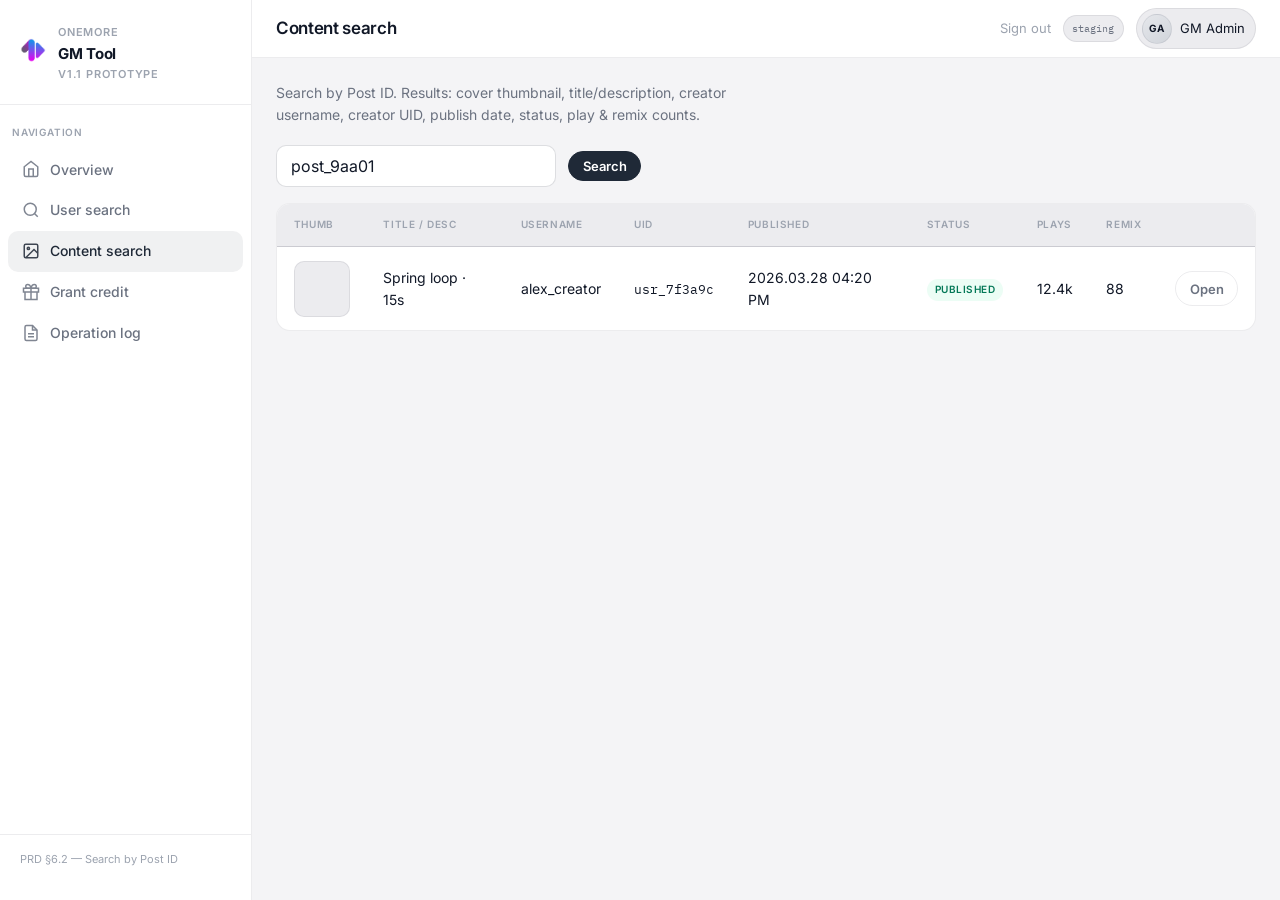
==== content-search.html @ 608294dc "Initial commit: OneMore GM Tool static prototype (PRD V1.1) - HTML pages: overview, user/content sea" ====
<!DOCTYPE html>
<html lang="en">
  <head>
    <meta charset="UTF-8" />
    <meta name="viewport" content="width=device-width, initial-scale=1.0" />
    <title>OneMore GM Tool — Content search</title>
    <link rel="stylesheet" href="css/variables.css" />
    <link rel="stylesheet" href="css/base.css" />
    <link rel="stylesheet" href="css/components.css" />
    <link rel="stylesheet" href="css/layout.css" />
    <link rel="stylesheet" href="css/pages.css" />
  </head>
  <body>
    <div class="app">
      <aside class="sidebar" aria-label="Main">
        <div class="sidebar-brand">
          <img class="logo-img logo-img--sm" src="assets/logo.png" alt="" width="140" height="40" />
          <div>
            <strong><span class="brand-title">OneMore</span> GM Tool</strong>
            <span>V1.1 Prototype</span>
          </div>
        </div>
        <div class="nav-section">Navigation</div>
        <ul class="nav-list">
          <li>
            <a href="home.html">
              <svg class="nav-icon" viewBox="0 0 24 24" fill="none" stroke="currentColor" stroke-width="2">
                <path d="M3 9l9-7 9 7v11a2 2 0 0 1-2 2H5a2 2 0 0 1-2-2z" />
                <polyline points="9 22 9 12 15 12 15 22" />
              </svg>
              Overview
            </a>
          </li>
          <li>
            <a href="user-search.html">
              <svg class="nav-icon" viewBox="0 0 24 24" fill="none" stroke="currentColor" stroke-width="2">
                <circle cx="11" cy="11" r="8" />
                <line x1="21" y1="21" x2="16.65" y2="16.65" />
              </svg>
              User search
            </a>
          </li>
          <li>
            <a class="active" href="content-search.html" aria-current="page">
              <svg class="nav-icon" viewBox="0 0 24 24" fill="none" stroke="currentColor" stroke-width="2">
                <rect x="3" y="3" width="18" height="18" rx="2" />
                <circle cx="8.5" cy="8.5" r="1.5" />
                <polyline points="21 15 16 10 5 21" />
              </svg>
              Content search
            </a>
          </li>
          <li>
            <a href="grant-credit.html">
              <svg class="nav-icon" viewBox="0 0 24 24" fill="none" stroke="currentColor" stroke-width="2" aria-hidden="true">
                <path d="M20 12v10H4V12" />
                <path d="M2 7h20v5H2z" />
                <path d="M12 22V7" />
                <path d="M12 7H7.5a2.5 2.5 0 0 1 0-5C11 2 12 7 12 7z" />
                <path d="M12 7h4.5a2.5 2.5 0 0 0 0-5C13 2 12 7 12 7z" />
              </svg>
              Grant credit
            </a>
          </li>
          <li>
            <a href="operation-log.html">
              <svg class="nav-icon" viewBox="0 0 24 24" fill="none" stroke="currentColor" stroke-width="2">
                <path d="M14 2H6a2 2 0 0 0-2 2v16a2 2 0 0 0 2 2h12a2 2 0 0 0 2-2V8z" />
                <polyline points="14 2 14 8 20 8" />
                <line x1="16" y1="13" x2="8" y2="13" />
                <line x1="16" y1="17" x2="8" y2="17" />
              </svg>
              Operation log
            </a>
          </li>
        </ul>
        <div class="sidebar-footer">PRD §6.2 — Search by Post ID</div>
      </aside>
      <div class="main">
        <header class="topbar">
          <h1 class="topbar-title">Content search</h1>
          <div class="topbar-actions">
            <a href="index.html" style="font-size: 0.8125rem; color: var(--text-muted)">Sign out</a>
            <span class="env-pill">staging</span>
            <div class="user-chip">
              <div class="user-chip-avatar" aria-hidden="true">GA</div>
              <span>GM Admin</span>
            </div>
          </div>
        </header>
        <main class="content">
          <p class="page-intro">Search by Post ID. Results: cover thumbnail, title/description, creator username, creator UID, publish date, status, play &amp; remix counts.</p>
          <div class="toolbar">
            <input class="input" type="text" placeholder="Post ID" style="max-width: 280px" value="post_9aa01" />
            <button type="button" class="btn btn-primary btn-sm">Search</button>
          </div>
          <div class="table-wrap">
            <table class="data">
              <thead>
                <tr>
                  <th>Thumb</th>
                  <th>Title / desc</th>
                  <th>Username</th>
                  <th>UID</th>
                  <th>Published</th>
                  <th>Status</th>
                  <th>Plays</th>
                  <th>Remix</th>
                  <th></th>
                </tr>
              </thead>
              <tbody>
                <tr>
                  <td>
                    <div style="width: 56px; height: 56px; background: var(--bg-muted); border-radius: var(--radius-sm); border: 1px solid var(--border)"></div>
                  </td>
                  <td>Spring loop · 15s</td>
                  <td>alex_creator</td>
                  <td><code style="font-family: var(--font-mono); font-size: 0.8125rem">usr_7f3a9c</code></td>
                  <td class="kbd time-wib">2026.03.28 04:20 PM</td>
                  <td><span class="badge badge-success">Published</span></td>
                  <td>12.4k</td>
                  <td>88</td>
                  <td><a class="btn btn-ghost btn-sm" href="content-detail.html">Open</a></td>
                </tr>
              </tbody>
            </table>
          </div>
        </main>
      </div>
    </div>
  </body>
</html>
---- css/variables.css ----
/* OneMore GM Tool — light theme, neutral palette */
@import url("https://fonts.googleapis.com/css2?family=Inter:wght@400;500;600;700&family=IBM+Plex+Mono:wght@400;500&display=swap");

:root {
  --font-sans: "Inter", system-ui, -apple-system, "Segoe UI", sans-serif;
  --font-mono: "IBM Plex Mono", ui-monospace, monospace;

  --bg-app: #f4f4f6;
  --bg-elevated: #ffffff;
  --bg-surface: #ffffff;
  --bg-muted: #ececef;
  --border: rgba(15, 23, 42, 0.08);
  --border-strong: rgba(15, 23, 42, 0.14);

  --text: #111827;
  --text-secondary: #6b7280;
  --text-muted: #9ca3af;

  /* Single neutral accent — primary actions & links */
  --accent: #1f2937;
  --accent-hover: #111827;
  --accent-dim: rgba(15, 23, 42, 0.06);
  --accent-focus: rgba(15, 23, 42, 0.12);

  --warning: #b45309;
  --danger: #b91c1c;
  --info: #475569;

  --sidebar-w: 252px;
  --header-h: 58px;
  --radius: 14px;
  --radius-sm: 10px;
  --radius-pill: 999px;
  --radius-input: 10px;
  --shadow: 0 1px 3px rgba(15, 23, 42, 0.06), 0 8px 24px rgba(15, 23, 42, 0.06);
}
---- css/base.css ----
*,
*::before,
*::after {
  box-sizing: border-box;
}

html {
  font-size: 16px;
  -webkit-font-smoothing: antialiased;
}

body {
  margin: 0;
  min-height: 100vh;
  font-family: var(--font-sans);
  background: var(--bg-app);
  color: var(--text);
  line-height: 1.55;
}

a {
  color: var(--accent);
  text-decoration: none;
}

a:hover {
  color: var(--accent-hover);
}

img {
  max-width: 100%;
  height: auto;
}

button {
  font-family: inherit;
  cursor: pointer;
}

input,
select,
textarea {
  font-family: inherit;
  font-size: 1rem;
}

.sr-only {
  position: absolute;
  width: 1px;
  height: 1px;
  padding: 0;
  margin: -1px;
  overflow: hidden;
  clip: rect(0, 0, 0, 0);
  border: 0;
}
---- css/components.css ----
/* Buttons — neutral primary, outline + ghost */
.btn {
  display: inline-flex;
  align-items: center;
  justify-content: center;
  gap: 0.5rem;
  padding: 0.55rem 1.15rem;
  border-radius: var(--radius-pill);
  font-weight: 600;
  font-size: 0.875rem;
  border: 1px solid transparent;
  transition: background 0.15s, border-color 0.15s, color 0.15s;
}

.btn-primary {
  background: var(--accent);
  color: #ffffff;
  border-color: var(--accent);
}

.btn-primary:hover {
  background: var(--accent-hover);
  border-color: var(--accent-hover);
  color: #ffffff;
}

.btn-outline {
  background: var(--bg-elevated);
  color: var(--text);
  border-color: var(--border-strong);
}

.btn-outline:hover {
  background: var(--bg-muted);
  border-color: rgba(15, 23, 42, 0.2);
  color: var(--text);
}

.btn-ghost {
  background: transparent;
  color: var(--text-secondary);
  border-color: var(--border);
  border-radius: var(--radius-pill);
}

.btn-ghost:hover {
  background: var(--bg-muted);
  color: var(--text);
  border-color: rgba(15, 23, 42, 0.1);
}

.btn-sm {
  padding: 0.4rem 0.85rem;
  font-size: 0.8125rem;
  border-radius: var(--radius-pill);
}

/* Cards */
.card {
  background: var(--bg-surface);
  border: 1px solid var(--border);
  border-radius: var(--radius);
  padding: 1.35rem 1.45rem;
  box-shadow: 0 1px 2px rgba(15, 23, 42, 0.04);
}

.card-title {
  margin: 0 0 0.75rem;
  font-size: 0.6875rem;
  font-weight: 600;
  letter-spacing: 0.06em;
  text-transform: uppercase;
  color: var(--text-muted);
}

/* Form */
.field {
  display: flex;
  flex-direction: column;
  gap: 0.4rem;
  margin-bottom: 1rem;
}

.field label {
  font-size: 0.8125rem;
  font-weight: 500;
  color: var(--text-secondary);
}

/* Required field marker (replaces “(required)” in label copy) */
.req-mark {
  color: rgb(220, 38, 38);
  font-weight: 700;
  margin-left: 0.125em;
}

.input {
  padding: 0.6rem 0.9rem;
  border-radius: var(--radius-input);
  border: 1px solid var(--border-strong);
  background: var(--bg-elevated);
  color: var(--text);
  width: 100%;
  max-width: 100%;
}

.input:focus {
  outline: none;
  border-color: rgba(15, 23, 42, 0.35);
  box-shadow: 0 0 0 3px var(--accent-dim);
}

.input::placeholder {
  color: var(--text-muted);
}

/* Badge — muted semantic (no neon) */
.badge {
  display: inline-flex;
  align-items: center;
  padding: 0.2rem 0.5rem;
  border-radius: 999px;
  font-size: 0.625rem;
  font-weight: 600;
  text-transform: uppercase;
  letter-spacing: 0.05em;
}

.badge-success {
  background: #ecfdf5;
  color: #047857;
}

.badge-warn {
  background: #fffbeb;
  color: #b45309;
}

.badge-danger {
  background: #fef2f2;
  color: #b91c1c;
}

.badge-neutral {
  background: var(--bg-muted);
  color: var(--text-secondary);
}

/* Table */
.table-wrap {
  overflow-x: auto;
  border-radius: var(--radius);
  border: 1px solid var(--border);
  background: var(--bg-elevated);
}

table.data {
  width: 100%;
  border-collapse: collapse;
  font-size: 0.875rem;
}

table.data th,
table.data td {
  padding: 0.85rem 1.05rem;
  text-align: left;
  border-bottom: 1px solid var(--border);
}

table.data th {
  font-size: 0.625rem;
  font-weight: 600;
  text-transform: uppercase;
  letter-spacing: 0.06em;
  color: var(--text-muted);
  background: var(--bg-muted);
}

table.data tr:last-child td {
  border-bottom: none;
}

table.data tbody tr:hover td {
  background: rgba(15, 23, 42, 0.03);
}

/* Stat */
.stat-value {
  font-size: 1.75rem;
  font-weight: 700;
  letter-spacing: -0.03em;
  font-variant-numeric: tabular-nums;
  color: var(--text);
}

.stat-delta {
  font-size: 0.8125rem;
  margin-top: 0.35rem;
  color: var(--text-secondary);
}

.stat-delta.negative {
  color: var(--danger);
}
---- css/layout.css ----
/* Login — light, minimal */
.login-page {
  min-height: 100vh;
  display: grid;
  place-items: center;
  padding: 2rem;
  background: var(--bg-app);
}

.login-panel {
  width: 100%;
  max-width: 420px;
  padding: 2.25rem 2.35rem;
  background: var(--bg-surface);
  border: 1px solid var(--border);
  border-radius: var(--radius);
  box-shadow: var(--shadow);
}

.login-brand {
  display: flex;
  align-items: center;
  gap: 1rem;
  margin-bottom: 0.5rem;
}

.login-brand h1 {
  margin: 0;
  font-size: 1.4rem;
  font-weight: 700;
  letter-spacing: -0.03em;
  color: var(--text);
}

.brand-title {
  color: var(--text);
  font-weight: 700;
}

.login-sub {
  margin: 0 0 1.75rem;
  font-size: 0.875rem;
  color: var(--text-secondary);
}

.login-footnote {
  margin-top: 1.5rem;
  padding-top: 1.25rem;
  border-top: 1px solid var(--border);
  font-size: 0.75rem;
  color: var(--text-muted);
  line-height: 1.6;
}

/* App shell */
.app {
  display: grid;
  grid-template-columns: var(--sidebar-w) 1fr;
  min-height: 100vh;
}

.sidebar {
  background: var(--bg-elevated);
  border-right: 1px solid var(--border);
  display: flex;
  flex-direction: column;
  padding: 1rem 0;
}

.sidebar-brand {
  display: flex;
  align-items: center;
  gap: 0.75rem;
  padding: 0.5rem 1.25rem 1.35rem;
  border-bottom: 1px solid var(--border);
  margin-bottom: 0.75rem;
}

.sidebar-brand strong {
  font-size: 0.9375rem;
  letter-spacing: -0.02em;
  color: var(--text);
}

.sidebar-brand span {
  display: block;
  font-size: 0.6875rem;
  color: var(--text-muted);
  font-weight: 600;
  text-transform: uppercase;
  letter-spacing: 0.07em;
}

.nav-section {
  padding: 0.5rem 0.75rem;
  font-size: 0.625rem;
  font-weight: 600;
  text-transform: uppercase;
  letter-spacing: 0.08em;
  color: var(--text-muted);
}

.nav-list {
  list-style: none;
  margin: 0;
  padding: 0 0.5rem;
}

.nav-list a {
  display: flex;
  align-items: center;
  gap: 0.65rem;
  padding: 0.6rem 0.85rem;
  border-radius: var(--radius-sm);
  color: var(--text-secondary);
  font-size: 0.875rem;
  font-weight: 500;
  transition: background 0.15s, color 0.15s;
}

.nav-list a:hover {
  background: var(--bg-muted);
  color: var(--text);
}

.nav-list a.active {
  background: var(--accent-dim);
  color: var(--accent);
}

.nav-icon {
  width: 1.125rem;
  height: 1.125rem;
  opacity: 0.85;
}

.sidebar-footer {
  margin-top: auto;
  padding: 1rem 1.25rem;
  border-top: 1px solid var(--border);
  font-size: 0.6875rem;
  color: var(--text-muted);
  line-height: 1.55;
}

.main {
  display: flex;
  flex-direction: column;
  min-width: 0;
}

/* Page does not stretch content to fill viewport — removes empty band below short pages */
.main--compact {
  justify-content: flex-start;
}

.main--compact .content {
  flex: 0 1 auto;
  padding: 0.6rem 1.25rem 1rem;
}

.topbar {
  height: var(--header-h);
  flex-shrink: 0;
  display: flex;
  align-items: center;
  justify-content: space-between;
  padding: 0 1.5rem;
  background: var(--bg-elevated);
  border-bottom: 1px solid var(--border);
}

.topbar-title {
  margin: 0;
  font-size: 1.0625rem;
  font-weight: 600;
  letter-spacing: -0.02em;
  color: var(--text);
}

.topbar-actions {
  display: flex;
  align-items: center;
  gap: 0.75rem;
}

.topbar-actions a[href="index.html"] {
  color: var(--text-muted);
}

.topbar-actions a[href="index.html"]:hover {
  color: var(--accent);
}

.env-pill {
  font-family: var(--font-mono);
  font-size: 0.625rem;
  padding: 0.3rem 0.55rem;
  border-radius: var(--radius-pill);
  background: var(--bg-muted);
  color: var(--text-secondary);
  border: 1px solid var(--border);
}

.user-chip {
  display: flex;
  align-items: center;
  gap: 0.5rem;
  padding: 0.28rem 0.65rem 0.28rem 0.28rem;
  border-radius: var(--radius-pill);
  background: var(--bg-muted);
  border: 1px solid var(--border);
  font-size: 0.8125rem;
  color: var(--text);
}

.user-chip-avatar {
  width: 30px;
  height: 30px;
  border-radius: 50%;
  background: linear-gradient(145deg, #e5e7eb, #d1d5db);
  display: grid;
  place-items: center;
  font-size: 0.625rem;
  font-weight: 700;
  color: var(--text);
  border: 1px solid var(--border);
}

.content {
  flex: 1;
  padding: 1.5rem;
  overflow: auto;
}

.content-narrow {
  max-width: 720px;
}

.grid-stats {
  display: grid;
  grid-template-columns: repeat(auto-fill, minmax(200px, 1fr));
  gap: 1rem;
  margin-bottom: 1.5rem;
}

/* PRD §8 — Overview dashboard */
.overview-section-head {
  margin: 0 0 0.75rem;
  font-size: 0.6875rem;
  font-weight: 700;
  text-transform: uppercase;
  letter-spacing: 0.08em;
  color: var(--text-muted);
}

details.overview-secondary {
  margin-bottom: 1.5rem;
  border: 1px solid var(--border);
  border-radius: var(--radius);
  background: var(--bg-elevated);
  overflow: hidden;
}

details.overview-secondary summary {
  cursor: pointer;
  padding: 0.85rem 1.1rem;
  font-size: 0.8125rem;
  font-weight: 600;
  color: var(--text-secondary);
  list-style: none;
}

details.overview-secondary summary::-webkit-details-marker {
  display: none;
}

details.overview-secondary summary::before {
  content: "";
  display: inline-block;
  width: 0.35rem;
  height: 0.35rem;
  border-right: 2px solid var(--text-muted);
  border-bottom: 2px solid var(--text-muted);
  transform: rotate(-45deg);
  margin-right: 0.5rem;
  vertical-align: 0.15rem;
  transition: transform 0.15s;
}

details.overview-secondary[open] summary::before {
  transform: rotate(45deg);
  vertical-align: 0.05rem;
}

details.overview-secondary .grid-stats {
  padding: 0 1rem 1rem;
  margin-bottom: 0;
}

.grid-2 {
  display: grid;
  grid-template-columns: 1fr 1fr;
  gap: 1rem;
}

@media (max-width: 960px) {
  .grid-2 {
    grid-template-columns: 1fr;
  }

  .app {
    grid-template-columns: 1fr;
  }

  .sidebar {
    display: none;
  }
}

.page-intro {
  margin: 0 0 1.25rem;
  font-size: 0.875rem;
  color: var(--text-secondary);
  max-width: 52ch;
}

.toolbar {
  display: flex;
  flex-wrap: wrap;
  align-items: center;
  gap: 0.75rem;
  margin-bottom: 1rem;
}

.toolbar-spacer {
  flex: 1;
  min-width: 1rem;
}

.empty-hint {
  text-align: center;
  padding: 2.5rem 1rem;
  color: var(--text-muted);
  font-size: 0.875rem;
}

/* Logo image */
.logo-img {
  display: block;
  height: 34px;
  width: auto;
  max-width: 160px;
  object-fit: contain;
  flex-shrink: 0;
}

.logo-img--sm {
  height: 30px;
  max-width: 140px;
}
---- css/pages.css ----
/* Detail / PRD Section 6 layout helpers */
/* User detail: profile full width; below — ban (left) | resets stacked (right) */
.user-detail-layout {
  display: flex;
  flex-direction: column;
  gap: 0.75rem;
  max-width: 960px;
  margin-bottom: 0.65rem;
}

.user-detail-profile-block {
  min-width: 0;
}

.user-detail-actions-row {
  display: grid;
  grid-template-columns: minmax(240px, 300px) minmax(0, 1fr);
  gap: 1rem;
  align-items: stretch;
}

.user-detail-col--left {
  display: flex;
  flex-direction: column;
  gap: 0.65rem;
  min-width: 0;
  min-height: 0;
}

.user-detail-col--left .action-panel-card {
  flex: 1;
  min-height: 0;
}

.user-detail-col--left .action-panel-card .action-field {
  flex: 1;
  display: flex;
  flex-direction: column;
  min-height: 0;
}

.user-detail-col--left .action-panel-card .input.input--action:not(.input--ban) {
  flex: 1;
  min-height: 2.6rem;
  max-height: none;
}

.user-detail-col--right {
  display: flex;
  flex-direction: column;
  min-width: 0;
  min-height: 0;
}

.user-detail-col--right .action-panel-card--ban {
  flex: 1;
  min-height: 0;
}

.action-panel-card {
  display: flex;
  flex-direction: column;
  gap: 0.35rem;
  min-width: 0;
  padding: 0.55rem 0.65rem;
  background: var(--bg-elevated);
  border: 1px solid var(--border);
  border-radius: var(--radius);
  box-shadow: 0 1px 2px rgba(15, 23, 42, 0.04);
}

.action-panel-card .btn {
  width: 100%;
  margin-top: 0.1rem;
}

.action-panel-card--ban {
  padding: 0.55rem 0.65rem;
  gap: 0.35rem;
}

.action-panel-card--ban .action-panel-section-title {
  font-size: 0.6875rem;
}

.action-field--grow {
  flex: 1;
  display: flex;
  flex-direction: column;
  min-height: 0;
}

.action-field--grow .input--ban {
  flex: 1;
  min-height: 4.25rem;
}

.input--action {
  min-height: 2.6rem;
  max-height: 5rem;
  resize: vertical;
  font-size: 0.75rem;
  padding: 0.4rem 0.55rem;
}

.input--ban {
  max-height: 8rem;
  min-height: 4.25rem;
  resize: vertical;
  font-size: 0.75rem;
  padding: 0.4rem 0.55rem;
}

.user-detail-page .input.input--action.input--ban {
  min-height: 4.25rem;
  max-height: 8rem;
}

.user-detail-col--right .input.input--ban {
  max-height: none;
}

.user-detail-col--right .user-detail-page .input.input--action.input--ban {
  max-height: none;
}

.action-panel-hint--short {
  font-size: 0.625rem;
  line-height: 1.35;
}

@media (max-width: 900px) {
  .user-detail-actions-row {
    grid-template-columns: 1fr;
  }

  .user-detail-col--left .action-panel-card {
    flex: 0 1 auto;
  }

  .user-detail-col--left .action-panel-card .action-field {
    flex: 0 1 auto;
  }

  .user-detail-col--left .action-panel-card .input.input--action:not(.input--ban) {
    flex: 0 1 auto;
    max-height: 5rem;
  }

  .user-detail-col--right .action-panel-card--ban {
    flex: 0 1 auto;
  }

  .action-field--grow {
    flex: 0 1 auto;
  }

  .action-field--grow .input--ban {
    flex: 0 1 auto;
  }

  .user-detail-col--right .input.input--ban {
    max-height: 8rem;
  }

  .user-detail-col--right .user-detail-page .input.input--action.input--ban {
    max-height: 8rem;
  }

  .user-detail-page .input.input--action.input--ban {
    min-height: 3.75rem;
  }
}

.detail-profile {
  display: flex;
  gap: 0.65rem;
  align-items: flex-start;
  min-width: 0;
}

.detail-avatar {
  width: 48px;
  height: 48px;
  border-radius: 50%;
  background: var(--bg-muted);
  border: 1px solid var(--border);
  flex-shrink: 0;
  display: grid;
  place-items: center;
  font-size: 1.1rem;
  font-weight: 700;
  color: var(--text);
}

.detail-meta {
  flex: 1;
  min-width: 0;
}

.detail-meta h2 {
  margin: 0 0 0.15rem;
  font-size: 1rem;
  font-weight: 700;
  letter-spacing: -0.02em;
  line-height: 1.2;
}

.meta-row {
  display: flex;
  flex-wrap: wrap;
  align-items: center;
  gap: 0.2rem 0.65rem;
  font-size: 0.75rem;
  color: var(--text-secondary);
  line-height: 1.35;
}

.meta-row code {
  font-family: var(--font-mono);
  font-size: 0.8125rem;
  color: var(--text);
}

.action-panel {
  display: flex;
  flex-direction: column;
  gap: 0.4rem;
  padding: 0.65rem 0.85rem;
  background: var(--bg-elevated);
  border: 1px solid var(--border);
  border-radius: var(--radius);
  min-width: 0;
}

.action-panel-section-title {
  margin: 0 0 0.25rem;
  font-size: 0.625rem;
  font-weight: 700;
  text-transform: uppercase;
  letter-spacing: 0.07em;
  color: var(--text-muted);
}

.action-panel-hint {
  margin: 0;
  font-size: 0.6875rem;
  color: var(--text-muted);
  line-height: 1.4;
}

.action-field {
  display: flex;
  flex-direction: column;
  gap: 0.2rem;
}

.action-field label {
  font-size: 0.6875rem;
  font-weight: 500;
  color: var(--text-secondary);
}

.user-detail-page {
  max-width: 960px;
}

.user-detail-back {
  margin: 0 0 0.4rem;
}

.user-detail-back a {
  font-size: 0.875rem;
  color: var(--text-secondary);
}

.user-detail-back a:hover {
  color: var(--accent);
}

.detail-meta-extra {
  margin: 0.3rem 0 0;
  font-size: 0.75rem;
  color: var(--text-secondary);
  line-height: 1.35;
  max-width: 56ch;
}

.detail-meta-extra .detail-meta-sep {
  margin: 0 0.35rem;
  color: var(--text-muted);
}

.detail-meta-extra kbd.time-wib {
  font-size: 0.6875rem;
}

.user-detail-page .meta-row kbd.time-wib {
  font-size: 0.6875rem;
}

.user-detail-page .grid-2 {
  gap: 0.6rem;
  margin-bottom: 0.6rem;
}

.user-detail-page .grid-2 .card {
  padding: 0.65rem 0.85rem;
  margin-bottom: 0;
}

.user-detail-page .grid-2 .card .card-title {
  margin-bottom: 0.4rem;
}

.user-detail-page > .card {
  padding: 0.65rem 0.85rem;
  margin-bottom: 0.6rem;
}

.user-detail-page > .card:last-child {
  margin-bottom: 0;
}

.user-detail-page .card .card-title {
  font-size: 0.625rem;
  margin-bottom: 0.45rem;
}

.user-detail-page .input {
  padding: 0.45rem 0.65rem;
  font-size: 0.8125rem;
}

.user-detail-page .input.input--action {
  padding: 0.4rem 0.55rem;
  font-size: 0.75rem;
  min-height: 2.6rem;
}

.user-detail-page table.data th,
.user-detail-page table.data td {
  padding: 0.5rem 0.65rem;
}

.user-detail-page table.data th {
  font-size: 0.6rem;
}

.action-panel .btn {
  width: 100%;
}

.reason-block {
  margin-top: 0.5rem;
}

.reason-block label {
  font-size: 0.75rem;
  color: var(--text-muted);
  display: block;
  margin-bottom: 0.35rem;
}

.preview-shell {
  aspect-ratio: 16 / 9;
  max-height: 320px;
  background: var(--bg-muted);
  border: 1px solid var(--border);
  border-radius: var(--radius);
  display: grid;
  place-items: center;
  color: var(--text-muted);
  font-size: 0.875rem;
}

.detail-columns {
  display: grid;
  grid-template-columns: 1fr 1fr;
  gap: 1rem;
}

@media (max-width: 900px) {
  .detail-columns {
    grid-template-columns: 1fr;
  }
}

.pagination-bar {
  display: flex;
  align-items: center;
  justify-content: space-between;
  flex-wrap: wrap;
  gap: 0.75rem;
  margin-top: 1rem;
  font-size: 0.8125rem;
  color: var(--text-muted);
}

.link-action {
  font-size: 0.8125rem;
  color: var(--accent);
  text-decoration: underline;
  text-underline-offset: 2px;
  cursor: default;
}

.link-action:hover {
  color: var(--accent-hover);
}

.comment-row-muted {
  opacity: 0.65;
}

kbd.time-wib {
  font-family: var(--font-mono);
  font-size: 0.8125rem;
  color: var(--text-secondary);
}

/* Grant credit — PRD §6 / §7.4 */
.grant-layout {
  display: grid;
  grid-template-columns: minmax(0, 1fr) minmax(280px, 380px);
  gap: 1.25rem;
  align-items: start;
  max-width: 1100px;
}

.grant-col--form {
  display: flex;
  flex-direction: column;
  gap: 1rem;
  min-width: 0;
}

.grant-col--summary {
  display: flex;
  flex-direction: column;
  gap: 1rem;
  min-width: 0;
}

.grant-card {
  padding: 1.1rem 1.25rem;
}

.field-hint {
  display: block;
  margin-top: 0.35rem;
  font-size: 0.6875rem;
  color: var(--text-muted);
  line-height: 1.4;
}

.uid-tabs {
  display: flex;
  gap: 0.25rem;
  margin-bottom: 0.65rem;
}

.uid-tab {
  padding: 0.4rem 0.85rem;
  font-size: 0.8125rem;
  font-weight: 600;
  border-radius: var(--radius-pill);
  border: 1px solid var(--border);
  background: var(--bg-elevated);
  color: var(--text-secondary);
  cursor: pointer;
}

.uid-tab[aria-selected="true"] {
  background: var(--bg-muted);
  border-color: rgba(15, 23, 42, 0.2);
  color: var(--text);
}

.grant-uid-textarea {
  min-height: 8rem;
  resize: vertical;
  font-family: var(--font-mono);
  font-size: 0.8125rem;
}

.grant-csv-hint {
  margin: 0 0 0.65rem;
  font-size: 0.8125rem;
  color: var(--text-secondary);
  line-height: 1.45;
}

.grant-csv-label {
  cursor: pointer;
  display: inline-flex;
  width: auto;
}

.uid-stats {
  margin-top: 0.65rem;
  font-size: 0.8125rem;
  color: var(--text-secondary);
}

.uid-stats-sep {
  margin: 0 0.35rem;
  color: var(--text-muted);
}

.grant-preview-label {
  margin: 0.75rem 0 0.35rem;
  font-size: 0.625rem;
  font-weight: 600;
  letter-spacing: 0.05em;
  text-transform: uppercase;
  color: var(--text-muted);
}

.grant-preview-label--invalid {
  margin-top: 0.5rem;
}

.uid-preview-row {
  display: flex;
  flex-wrap: wrap;
  gap: 0.35rem;
  min-height: 1.5rem;
  align-items: center;
}

.uid-preview-row--invalid {
  margin-bottom: 0;
}

.uid-chip {
  display: inline-flex;
  align-items: center;
  padding: 0.15rem 0.45rem;
  border-radius: var(--radius-input);
  font-size: 0.6875rem;
  font-family: var(--font-mono);
}

.uid-chip--ok {
  background: rgba(22, 163, 74, 0.1);
  color: rgb(22, 101, 52);
  border: 1px solid rgba(22, 163, 74, 0.25);
}

.uid-chip--bad {
  background: rgba(220, 38, 38, 0.08);
  color: rgb(153, 27, 27);
  border: 1px solid rgba(220, 38, 38, 0.2);
}

.uid-chip--more {
  font-size: 0.6875rem;
  color: var(--text-muted);
  font-family: inherit;
  border: 1px dashed var(--border);
  padding: 0.15rem 0.45rem;
  border-radius: var(--radius-input);
}

.grant-summary-dl {
  margin: 0 0 1rem;
  display: grid;
  gap: 0.5rem;
}

.grant-summary-dl div {
  display: grid;
  grid-template-columns: 7.5rem 1fr;
  gap: 0.5rem;
  font-size: 0.8125rem;
  align-items: baseline;
}

.grant-summary-dl dt {
  margin: 0;
  color: var(--text-muted);
  font-weight: 500;
}

.grant-summary-dl dd {
  margin: 0;
  color: var(--text);
  word-break: break-word;
}

.grant-actions {
  display: flex;
  flex-direction: column;
  gap: 0.5rem;
}

.grant-actions .btn {
  width: 100%;
}

.grant-history-table {
  font-size: 0.8125rem;
}

.grant-history-foot {
  margin: 0.75rem 0 0;
  font-size: 0.6875rem;
  color: var(--text-muted);
  line-height: 1.45;
}

/* [hidden] must win over display:grid — otherwise modal shows on load */
.modal-backdrop[hidden] {
  display: none !important;
}

.modal-backdrop {
  position: fixed;
  inset: 0;
  background: rgba(15, 23, 42, 0.45);
  display: grid;
  place-items: center;
  padding: 1.5rem;
  z-index: 1000;
}

.modal-dialog {
  width: 100%;
  max-width: 420px;
  background: var(--bg-surface);
  border: 1px solid var(--border);
  border-radius: var(--radius);
  padding: 1.5rem 1.65rem;
  box-shadow: 0 16px 48px rgba(15, 23, 42, 0.12);
}

.modal-title {
  margin: 0 0 0.35rem;
  font-size: 1.1rem;
  font-weight: 700;
}

.modal-lead {
  margin: 0 0 1rem;
  font-size: 0.8125rem;
  color: var(--text-secondary);
}

.modal-summary {
  margin-bottom: 1rem;
  padding: 0.75rem 0.85rem;
  background: var(--bg-muted);
  border-radius: var(--radius-input);
  font-size: 0.8125rem;
  line-height: 1.55;
}

.modal-summary p {
  margin: 0.35rem 0;
}

.modal-summary p:first-child {
  margin-top: 0;
}

.modal-summary p:last-child {
  margin-bottom: 0;
}

.modal-actions {
  display: flex;
  justify-content: flex-end;
  gap: 0.5rem;
  flex-wrap: wrap;
}

#grant-confirm-input[aria-invalid="true"] {
  border-color: rgb(220, 38, 38);
}

.grant-toast {
  position: fixed;
  bottom: 1.5rem;
  left: 50%;
  transform: translateX(-50%);
  max-width: min(90vw, 420px);
  padding: 0.75rem 1.1rem;
  background: var(--text);
  color: var(--bg-surface);
  border-radius: var(--radius);
  font-size: 0.875rem;
  box-shadow: var(--shadow);
  z-index: 1001;
}

@media (max-width: 960px) {
  .grant-layout {
    grid-template-columns: 1fr;
  }
}
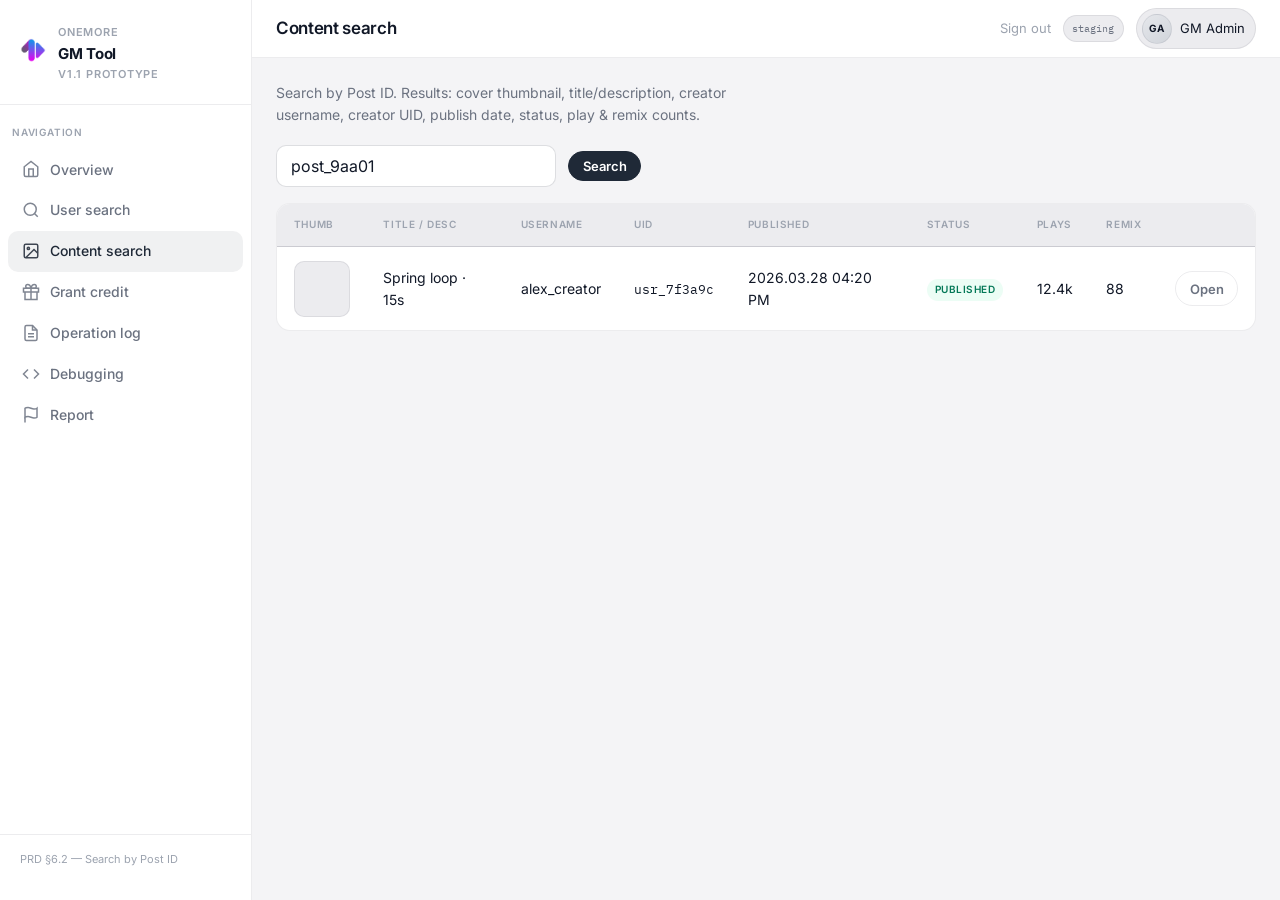
==== commit c2159560: "Add Debugging detail page, Report review flow, and nav updates - Split post package view to debuggin" ====
--- a/content-search.html
+++ b/content-search.html
@@ -73,6 +73,24 @@
               Operation log
             </a>
           </li>
+          <li>
+            <a href="debugging.html">
+              <svg class="nav-icon" viewBox="0 0 24 24" fill="none" stroke="currentColor" stroke-width="2" aria-hidden="true">
+                <polyline points="16 18 22 12 16 6" />
+                <polyline points="8 6 2 12 8 18" />
+              </svg>
+              Debugging
+            </a>
+          </li>
+          <li>
+            <a href="report.html">
+              <svg class="nav-icon" viewBox="0 0 24 24" fill="none" stroke="currentColor" stroke-width="2" aria-hidden="true">
+                <path d="M4 15s1-1 4-1 5 2 8 2 4-1 4-1V3s-1 1-4 1-5-2-8-2-4 1-4 1z" />
+                <line x1="4" y1="22" x2="4" y2="15" />
+              </svg>
+              Report
+            </a>
+          </li>
         </ul>
         <div class="sidebar-footer">PRD §6.2 — Search by Post ID</div>
       </aside>
--- a/css/pages.css
+++ b/css/pages.css
@@ -699,3 +699,108 @@
     grid-template-columns: 1fr;
   }
 }
+
+/* Debugging & Report (PRD slices) */
+/* .action-panel uses display:flex — must not override [hidden] or detail shows on load */
+.debugging-detail[hidden] {
+  display: none !important;
+}
+
+.debugging-toolbar {
+  flex-direction: column;
+  align-items: flex-start;
+  gap: 0.35rem;
+}
+
+.debugging-search-field {
+  display: flex;
+  flex-wrap: wrap;
+  align-items: center;
+  gap: 0.5rem;
+}
+
+.inline-form-error {
+  margin: 0;
+  font-size: 0.8125rem;
+  font-weight: 600;
+  color: rgb(185, 28, 28);
+}
+
+.debugging-meta {
+  display: grid;
+  grid-template-columns: repeat(auto-fill, minmax(220px, 1fr));
+  gap: 0.5rem 1.25rem;
+  margin: 0;
+  font-size: 0.8125rem;
+}
+
+.debugging-meta div {
+  display: grid;
+  gap: 0.15rem;
+  min-width: 0;
+}
+
+.debugging-meta dt {
+  margin: 0;
+  font-size: 0.625rem;
+  font-weight: 700;
+  text-transform: uppercase;
+  letter-spacing: 0.06em;
+  color: var(--text-muted);
+}
+
+.debugging-meta dd {
+  margin: 0;
+  font-size: 0.8125rem;
+}
+
+.debugging-meta code {
+  font-family: var(--font-mono);
+  font-size: 0.8125rem;
+}
+
+.data--compact th,
+.data--compact td {
+  padding: 0.35rem 0.5rem;
+  font-size: 0.75rem;
+}
+
+.text-muted {
+  color: var(--text-muted);
+}
+
+.status-pill {
+  display: inline-block;
+  padding: 0.12rem 0.45rem;
+  border-radius: 999px;
+  font-size: 0.6875rem;
+  font-weight: 600;
+  text-transform: lowercase;
+}
+
+.status-pill--pending {
+  background: rgba(234, 179, 8, 0.15);
+  color: rgb(161, 98, 7);
+}
+
+.status-pill--reviewed {
+  background: rgba(34, 197, 94, 0.12);
+  color: rgb(21, 128, 61);
+}
+
+.status-pill--dismissed {
+  background: var(--bg-muted);
+  color: var(--text-secondary);
+}
+
+.report-actions {
+  white-space: nowrap;
+}
+
+.report-actions .btn {
+  margin-right: 0.35rem;
+}
+
+.report-actions .btn:last-child {
+  margin-right: 0;
+}
